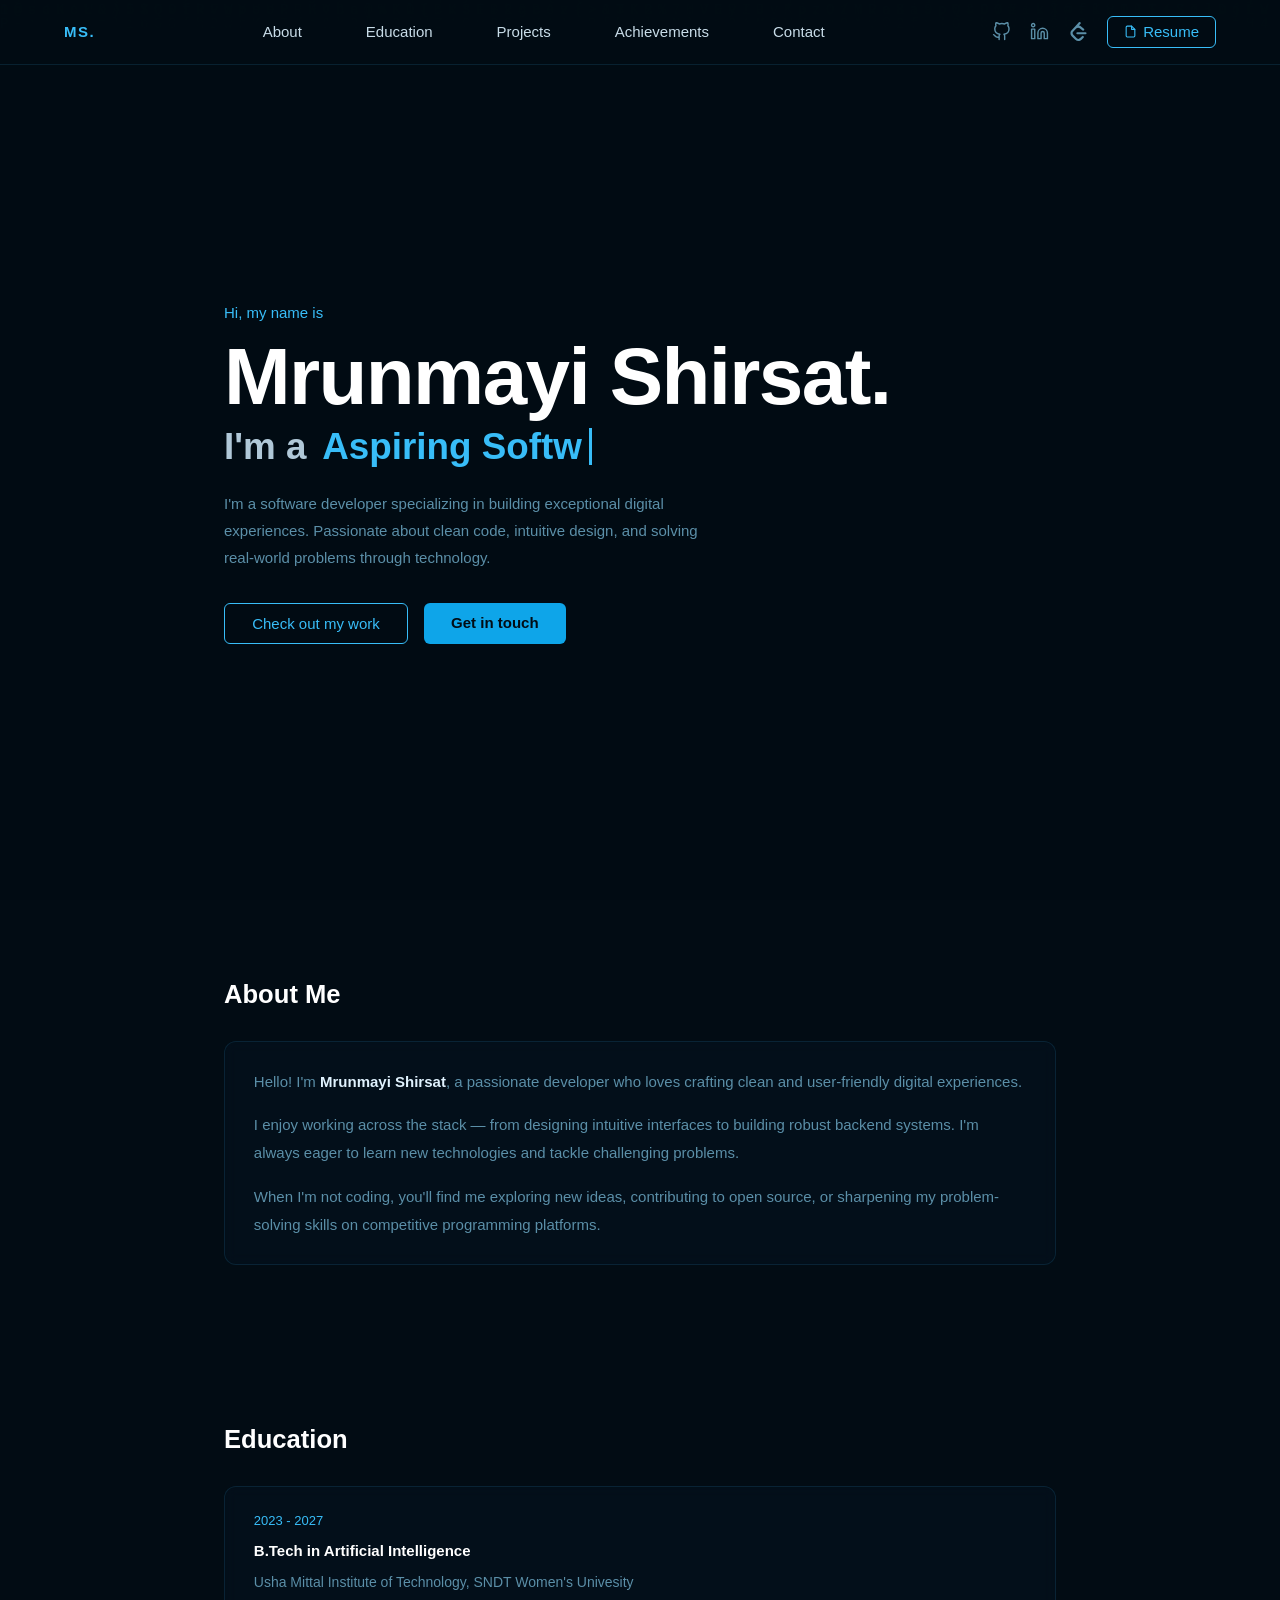
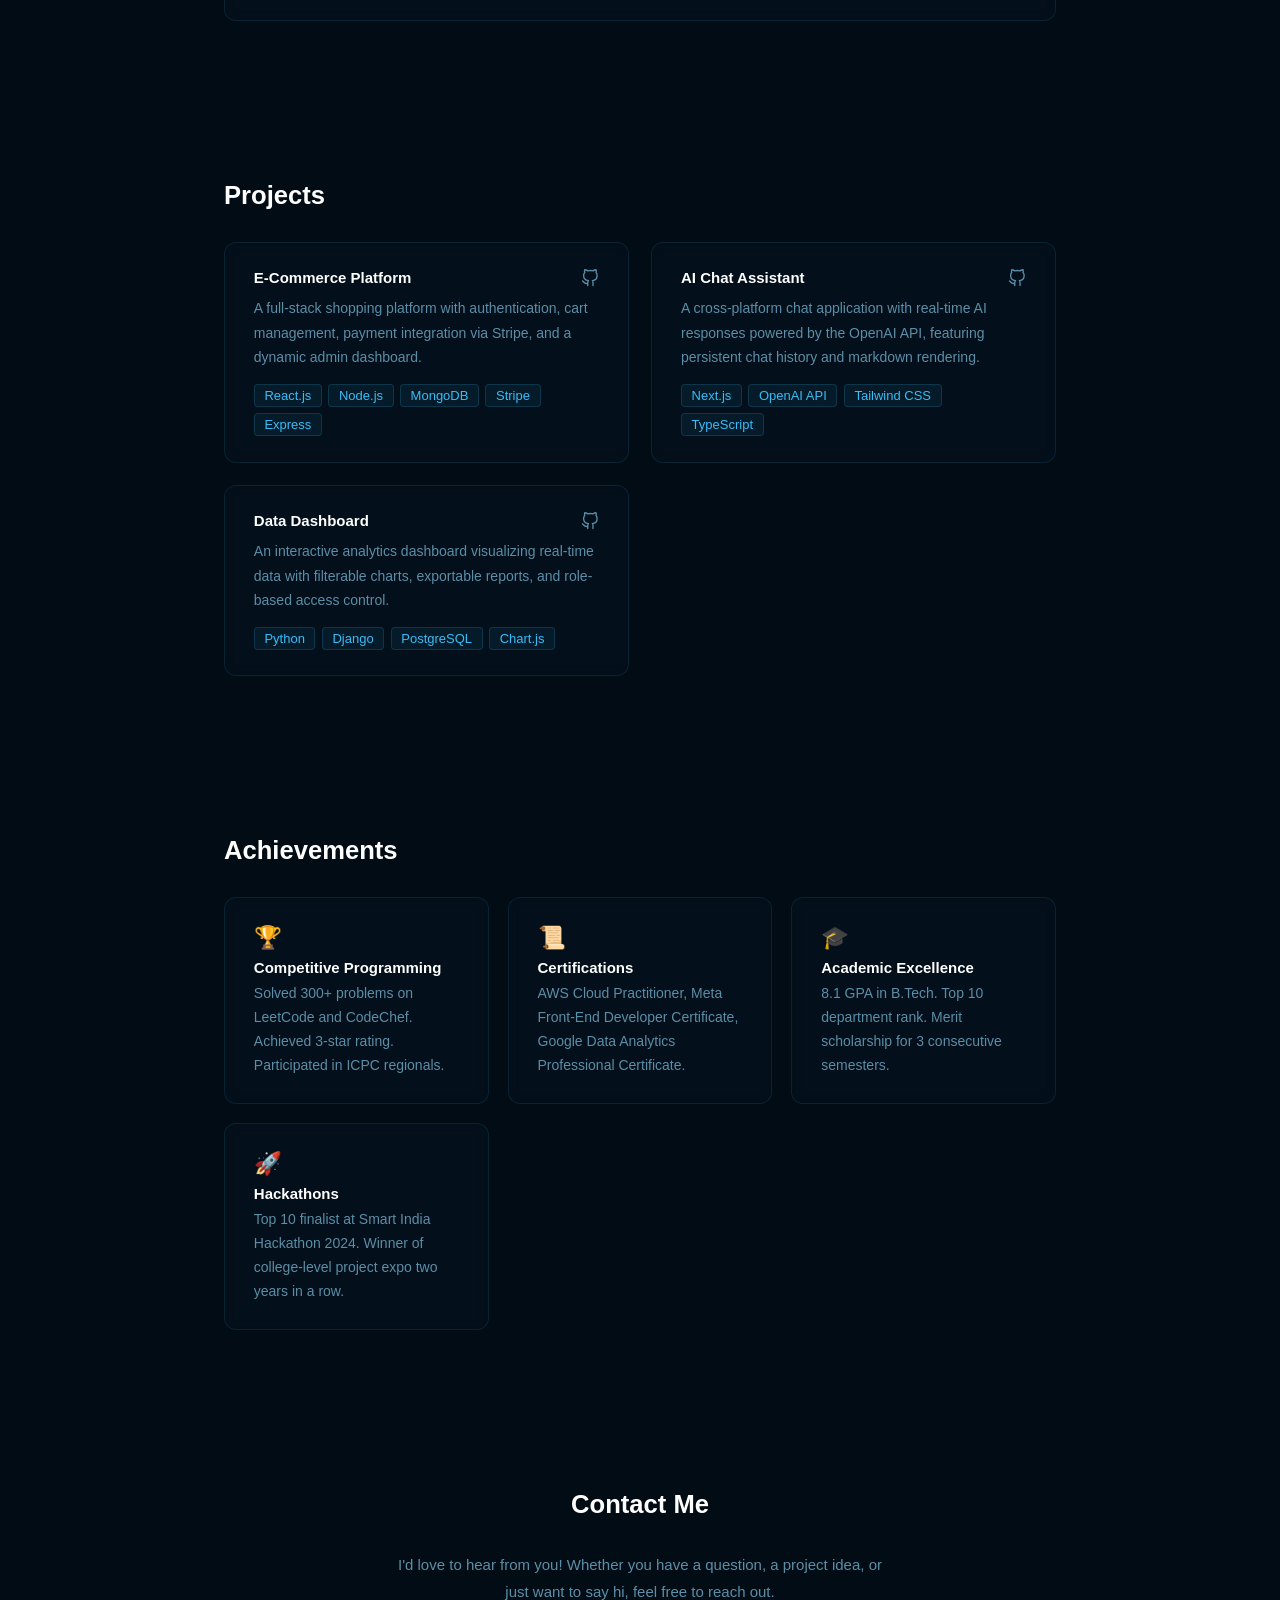
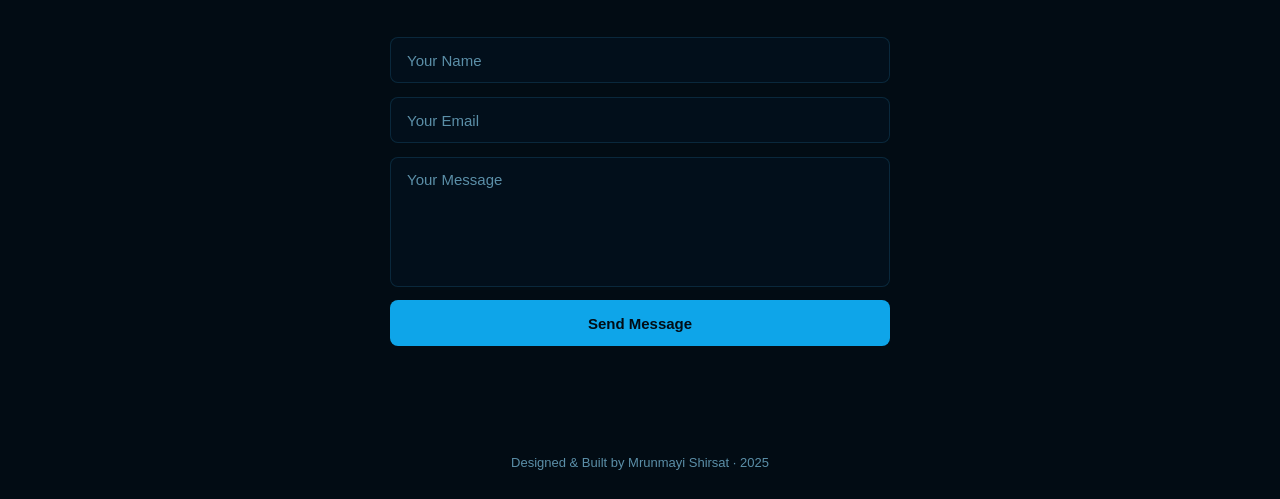
==== Portfolio.html @ 337061b0 "Initial commit" ====
<!DOCTYPE html>
<html lang="en">
<head>
  <meta charset="UTF-8" />
  <meta name="viewport" content="width=device-width, initial-scale=1.0"/>
  <title>Mrunmayi Shirsat</title>
  <style>
    *, *::before, *::after { box-sizing: border-box; margin: 0; padding: 0; }

    :root {
      --bg:   #020c14;
      --sky:  #38bdf8;
      --sky2: #0ea5e9;
      --text: #e0f2fe;
      --muted:#5b8fa8;
    }

    html { scroll-behavior: smooth; }

    body {
      font-family: Arial, sans-serif;
      font-size: 15px;
      background: var(--bg);
      color: var(--text);
      overflow-x: hidden;
    }

    /* ── MATRIX ── */
    #code-canvas {
      position: fixed; inset: 0;
      z-index: 0; opacity: 0.07;
      pointer-events: none;
    }

    /* ── NAV ── */
    nav {
      position: fixed; top: 0; left: 0; right: 0; z-index: 100;
      display: flex; align-items: center; justify-content: space-between;
      padding: 1rem 4rem;
      background: rgba(2,12,20,0.92);
      backdrop-filter: blur(16px);
      border-bottom: 1px solid rgba(56,189,248,0.12);
      transition: padding .3s;
    }
    .nav-logo {
      font-size: 15px; font-weight: 700;
      color: var(--sky); letter-spacing: .1em;
      text-transform: uppercase;
    }
    .nav-links {
      display: flex; align-items: center; gap: 4rem;
      list-style: none;
    }
    .nav-links a {
      font-size: 15px; color: #c8dce8;
      text-decoration: none;
      transition: color .2s;
      white-space: nowrap;
    }
    .nav-links a:hover { color: var(--sky); }
    .nav-right { display: flex; align-items: center; gap: 1.2rem; }
    .nav-icon {
      color: var(--muted); text-decoration: none;
      display: flex; align-items: center;
      transition: color .2s, transform .2s;
    }
    .nav-icon:hover { color: var(--sky); transform: translateY(-2px); }
    .nav-icon svg { width: 19px; height: 19px; }
    .nav-resume {
      padding: .4rem 1rem; border-radius: 6px;
      border: 1.5px solid var(--sky); color: var(--sky);
      font-size: 15px;
      text-decoration: none;
      display: flex; align-items: center; gap: .4rem;
      transition: background .2s;
    }
    .nav-resume:hover { background: rgba(56,189,248,0.1); }

    /* ── WRAP ── */
    .wrap {
      max-width: 960px;
      margin: 0 auto;
      padding: 0 4rem;
    }

    /* ── HERO ── */
    #hero {
      min-height: 100vh;
      display: flex; flex-direction: column;
      justify-content: center;
      padding: 6rem 4rem 3rem;
      max-width: 960px;
      margin: 0 auto;
      position: relative; z-index: 1;
    }
    .hero-greeting {
      color: var(--sky); font-size: 15px;
      margin-bottom: .9rem;
      opacity: 0; animation: fadeUp .5s .1s forwards;
    }
    .hero-name {
      font-size: clamp(2.4rem, 7vw, 5rem);
      font-weight: 700; line-height: 1.05;
      color: #fff; letter-spacing: -.02em;
      opacity: 0; animation: fadeUp .6s .25s forwards;
    }
    .hero-typewriter {
      font-size: clamp(1.3rem, 3.5vw, 2.3rem);
      font-weight: 600; color: #b0c8d8; margin-top: .4rem;
      display: flex; align-items: center; gap: .35rem; flex-wrap: wrap;
      opacity: 0; animation: fadeUp .6s .4s forwards;
    }
    .hero-typewriter .dynamic { color: var(--sky); }
    .cursor-blink {
      display: inline-block; width: 3px; height: 1em;
      background: var(--sky); margin-left: 2px;
      animation: blink 1s step-end infinite;
      vertical-align: middle;
    }
    .hero-desc {
      margin-top: 1.4rem; max-width: 500px;
      color: var(--muted); line-height: 1.8;
      opacity: 0; animation: fadeUp .6s .55s forwards;
    }
    .hero-btns {
      margin-top: 2rem; display: flex; gap: 1rem; flex-wrap: wrap;
      opacity: 0; animation: fadeUp .6s .7s forwards;
    }
    .btn-outline {
      padding: .7rem 1.7rem; border-radius: 6px;
      border: 1.5px solid var(--sky); color: var(--sky);
      font-size: 15px; text-decoration: none;
      transition: background .2s;
    }
    .btn-outline:hover { background: rgba(56,189,248,0.08); }
    .btn-solid {
      padding: .7rem 1.7rem; border-radius: 6px;
      background: var(--sky2); color: #020c14;
      font-size: 15px; font-weight: 600;
      text-decoration: none; border: none;
      transition: background .2s;
      
    }
    .btn-solid:hover { background: #0369a1; }

    /* ── SECTIONS ── */
    section.main-sec {
      padding: 5rem 0;
      position: relative; z-index: 1;
    }

    .sec-heading {
      margin-bottom: 2rem;
    }
    .sec-title {
      font-size: 1.6rem;
      font-weight: 700; color: #fff;
    }
    .sec-num-inline {
      color: var(--sky);
      margin-right: .35rem;
    }

    /* contact centered heading */
    #contact .sec-heading { text-align: center; }

    /* ── CARD ── */
    .card {
      background: rgba(4,18,32,0.5);
      border: 1px solid rgba(56,189,248,0.12);
      border-radius: 12px;
      padding: 1.6rem 1.8rem;
      transition: background .3s, border-color .3s, box-shadow .3s, transform .25s;
      opacity: 0; transform: translateY(16px);
      backdrop-filter: blur(6px);
    }
    .card.visible {
      opacity: 1; transform: none;
    }
   .card:hover {
  background: rgba(4, 0, 18, 0.12);
  border-color: rgba(56,189,248,0.12);
  box-shadow: none;
  transform: none;
}

    /* ── ABOUT ── */
    #about .card p {
      color: var(--muted); line-height: 1.85;
      margin-bottom: 1rem; text-align: left;
    }
    #about .card p:last-child { margin-bottom: 0; }
    #about .card p strong { color: var(--text); font-weight: 600; }

    /* ── EDUCATION ── */
    .edu-grid {
      display: grid;
      grid-template-columns: repeat(auto-fit, minmax(250px, 1fr));
      gap: 1.2rem;
    }
    .edu-entry { text-align: left; }
    .edu-year { color: var(--sky); font-size: 13px; margin-bottom: .7rem; }
.edu-degree { font-weight: 600; color: #fff; margin-bottom: .5rem; line-height: 1.6; }
.edu-school { color: var(--muted); font-size: 14px; line-height: 1.7; }
    .edu-note { color: var(--muted); font-size: 13px; margin-top: .4rem; line-height: 1.6; }

    /* ── SKILLS ── */
    .skills-grid {
      display: grid;
      grid-template-columns: repeat(auto-fit, minmax(220px, 1fr));
      gap: 1.2rem;
    }
    .skill-card { text-align: left; }
    .skill-label { color: var(--sky); font-size: 13px; letter-spacing: .06em; text-transform: uppercase; margin-bottom: .7rem; }
    .skill-tags { display: flex; flex-wrap: wrap; gap: .4rem; }
    .skill-tag {
      font-size: 13px; color: var(--sky);
      background: rgba(56,189,248,0.07);
      border: 1px solid rgba(56,189,248,0.18);
      border-radius: 4px; padding: .2rem .65rem;
      transition: background .2s;
    }
    .skill-tag:hover { background: rgba(56,189,248,0.18); }

    /* ── PROJECTS ── */
    .project-grid {
      display: grid;
      grid-template-columns: repeat(auto-fit, minmax(270px, 1fr));
      gap: 1.4rem;
    }
    .project-entry { text-align: left; }
    .project-header {
      display: flex; align-items: flex-start; justify-content: space-between;
      margin-bottom: .6rem;
    }
    .project-name { font-weight: 700; color: #fff; flex: 1; }
    .project-gh {
      color: var(--muted); text-decoration: none;
      display: flex; align-items: center; flex-shrink: 0; margin-left: .6rem;
      transition: color .2s, transform .2s;
    }
    .project-gh:hover { color: var(--sky); transform: translateY(-2px); }
    .project-gh svg { width: 18px; height: 18px; }
    .project-desc { color: var(--muted); line-height: 1.75; margin-bottom: .9rem; font-size: 14px; }
    .project-tech { display: flex; flex-wrap: wrap; gap: .4rem; }
    .project-tech span {
      font-size: 13px; color: var(--sky);
      background: rgba(56,189,248,0.07);
      border: 1px solid rgba(56,189,248,0.16);
      border-radius: 4px; padding: .18rem .6rem;
    }

    /* ── ACHIEVEMENTS ── */
    .ach-grid {
      display: grid;
      grid-template-columns: repeat(auto-fit, minmax(240px, 1fr));
      gap: 1.2rem;
    }
    .ach-entry { text-align: left; }
    .ach-icon { font-size: 1.4rem; margin-bottom: .5rem; }
    .ach-title { font-weight: 700; color: #fff; margin-bottom: .4rem; }
    .ach-desc { color: var(--muted); line-height: 1.7; font-size: 14px; }

    /* ── CONTACT ── */
    #contact .contact-inner {
      max-width: 500px; margin: 0 auto; text-align: center;
    }
    .contact-desc {
      color: var(--muted); line-height: 1.8; margin-bottom: 2rem;
    }
    .contact-form { display: flex; flex-direction: column; gap: .85rem; }
    .contact-input, .contact-textarea {
      width: 100%; padding: .85rem 1rem;
      background: rgba(4,18,32,0.65);
      border: 1px solid rgba(56,189,248,0.15);
      border-radius: 8px; color: var(--text);
      font-family: Arial, sans-serif; font-size: 15px;
      outline: none; transition: border-color .2s, box-shadow .2s;
      text-align: left;
    }
    .contact-input::placeholder, .contact-textarea::placeholder { color: var(--muted); }
    .contact-input:focus, .contact-textarea:focus {
      border-color: rgba(56,189,248,0.45);
      box-shadow: 0 0 0 3px rgba(56,189,248,0.09);
    }
    .contact-textarea { min-height: 130px; resize: none; }
    .contact-submit {
      width: 100%; padding: .9rem;
      background: var(--sky2); color: #020c14;
      font-family: Arial, sans-serif; font-size: 15px; font-weight: 700;
      border: none; border-radius: 8px; cursor: pointer;
      transition: background .2s;
      
    }
    .contact-submit:hover { background: #055986; }

    /* ── FOOTER ── */
    footer {
      padding: 1.8rem; text-align: center;
      font-size: 13px; color: var(--muted);
      position: relative; z-index: 1;
    }

    @keyframes fadeUp {
      from { opacity: 0; transform: translateY(20px); }
      to   { opacity: 1; transform: translateY(0); }
    }
    @keyframes blink { 0%,100%{opacity:1} 50%{opacity:0} }

    /* ── HAMBURGER ── */
    .hamburger {
      display: none; flex-direction: column; justify-content: center;
      gap: 5px; cursor: pointer; padding: 4px; z-index: 200;
      background: none; border: none;
    }
    .hamburger span {
      display: block; width: 22px; height: 2px;
      background: var(--sky); border-radius: 2px;
      transition: transform .3s, opacity .3s;
    }
    .hamburger.open span:nth-child(1) { transform: translateY(7px) rotate(45deg); }
    .hamburger.open span:nth-child(2) { opacity: 0; }
    .hamburger.open span:nth-child(3) { transform: translateY(-7px) rotate(-45deg); }

    /* mobile dropdown */
    .mobile-menu {
      display: none;
      position: fixed; top: 56px; left: 0; right: 0;
      background: rgba(2,12,20,0.97);
      backdrop-filter: blur(16px);
      border-bottom: 1px solid rgba(56,189,248,0.14);
      z-index: 99; flex-direction: column; padding: 1rem 0;
    }
    .mobile-menu.open { display: flex; }
    .mobile-menu a {
      padding: .75rem 2rem; font-size: 15px;
      color: #c8dce8; text-decoration: none;
      border-bottom: 1px solid rgba(56,189,248,0.07);
      transition: color .2s, background .2s;
    }
    .mobile-menu a:last-child { border-bottom: none; }
    .mobile-menu a:hover { color: var(--sky); background: rgba(56,189,248,0.05); }

    /* ── TABLET (768px) ── */
    @media (max-width: 900px) {
      nav { padding: 1rem 2rem; }
      .nav-links { gap: 1.2rem; }
      .nav-links a { font-size: 14px; }
      #hero { padding: 6rem 2rem 3rem; max-width: 100%; }
      .wrap { padding: 0 2rem; }
      section.main-sec { padding: 4rem 0; }
      .edu-grid { grid-template-columns: repeat(auto-fit, minmax(200px, 1fr)); }
      .skills-grid { grid-template-columns: repeat(auto-fit, minmax(180px, 1fr)); }
      .project-grid { grid-template-columns: repeat(auto-fit, minmax(240px, 1fr)); }
      .ach-grid { grid-template-columns: repeat(auto-fit, minmax(200px, 1fr)); }
    }

    /* ── MOBILE (600px) ── */
    @media (max-width: 600px) {
      nav { padding: .85rem 1.2rem; }
      .nav-links { display: none !important; }
      .nav-right { gap: .7rem; }
      .nav-icon { display: none; }   /* hide social icons on mobile, keep resume */
      .hamburger { display: flex; }

      #hero {
        padding: 5.5rem 1.4rem 2.5rem;
        max-width: 100%;
      }
      .hero-name { font-size: clamp(2rem, 10vw, 3rem); }
      .hero-typewriter { font-size: clamp(1.1rem, 5vw, 1.5rem); }
      .hero-desc { max-width: 100%; font-size: 14px; }
      .hero-btns { flex-direction: column; gap: .75rem; }
      .btn-outline, .btn-solid {
        width: 100%; text-align: center;
        padding: .85rem 1rem;
      }

      .wrap { padding: 0 1.2rem; }
      section.main-sec { padding: 3.5rem 0; }
      .sec-title { font-size: 1.3rem; }

      .edu-grid { grid-template-columns: 1fr; }
      /* .skills-grid { grid-template-columns: 1fr 1fr; } */
      .project-grid { grid-template-columns: 1fr; }
      .ach-grid { grid-template-columns: 1fr 1fr; }

      .card { padding: 1.2rem 1.2rem; }

      #contact .contact-inner { max-width: 100%; }
    }

    /* ── VERY SMALL (380px) ── */
    @media (max-width: 380px) {
      /* .skills-grid { grid-template-columns: 1fr; } */
      .ach-grid { grid-template-columns: 1fr; }
      .hero-name { font-size: 2rem; }
    }
  </style>
</head>
<body>

<canvas id="code-canvas"></canvas>

<nav>
  <div class="nav-logo">MS.</div>
  <ul class="nav-links">
    <li><a href="#about">About</a></li>
    <li><a href="#education">Education</a></li>
    <!-- <li><a href="#skills">Skills</a></li> -->
    <li><a href="#projects">Projects</a></li>
    <li><a href="#achievements">Achievements</a></li>
    <li><a href="#contact">Contact</a></li>
  </ul>
  <div class="nav-right">
  <button class="hamburger" id="hamburger" aria-label="Menu">
    <span></span><span></span><span></span>
  </button>
    <a href="#" class="nav-icon" title="GitHub">
      <svg viewBox="0 0 24 24" fill="none" stroke="currentColor" stroke-width="1.8" stroke-linecap="round" stroke-linejoin="round">
        <path d="M9 19c-5 1.5-5-2.5-7-3m14 6v-3.87a3.37 3.37 0 00-.94-2.61c3.14-.35 6.44-1.54 6.44-7A5.44 5.44 0 0020 4.77 5.07 5.07 0 0019.91 1S18.73.65 16 2.48a13.38 13.38 0 00-7 0C6.27.65 5.09 1 5.09 1A5.07 5.07 0 005 4.77a5.44 5.44 0 00-1.5 3.78c0 5.42 3.3 6.61 6.44 7A3.37 3.37 0 009 18.13V22"/>
      </svg>
    </a>
    <a href="#" class="nav-icon" title="LinkedIn">
      <svg viewBox="0 0 24 24" fill="none" stroke="currentColor" stroke-width="1.8" stroke-linecap="round" stroke-linejoin="round">
        <path d="M16 8a6 6 0 016 6v7h-4v-7a2 2 0 00-2-2 2 2 0 00-2 2v7h-4v-7a6 6 0 016-6z"/>
        <rect x="2" y="9" width="4" height="12"/><circle cx="4" cy="4" r="2"/>
      </svg>
    </a>
    <a href="#" class="nav-icon" title="LeetCode">
      <svg viewBox="0 0 24 24" fill="currentColor" width="19" height="19">
        <path d="M13.483 0a1.374 1.374 0 0 0-.961.438L7.116 6.226l-3.854 4.126a5.266 5.266 0 0 0-1.209 2.104 5.35 5.35 0 0 0-.125.513 5.527 5.527 0 0 0 .062 2.362 5.83 5.83 0 0 0 .349 1.017 5.938 5.938 0 0 0 1.271 1.818l4.277 4.193.039.038c2.248 2.165 5.852 2.133 8.063-.074l2.396-2.392c.54-.54.54-1.414.003-1.955a1.378 1.378 0 0 0-1.951-.003l-2.396 2.392a3.021 3.021 0 0 1-4.205.038l-.02-.019-4.276-4.193c-.652-.64-.972-1.469-.948-2.263a2.68 2.68 0 0 1 .066-.523 2.545 2.545 0 0 1 .619-1.164L9.13 8.114c1.058-1.134 3.204-1.27 4.43-.278l3.501 2.831c.593.48 1.461.387 1.94-.207a1.384 1.384 0 0 0-.207-1.943l-3.5-2.831c-.8-.647-1.766-1.045-2.774-1.202l2.015-2.158A1.384 1.384 0 0 0 13.483 0zm-2.866 12.815a1.38 1.38 0 0 0-1.38 1.382 1.38 1.38 0 0 0 1.38 1.382H20.79a1.38 1.38 0 0 0 1.38-1.382 1.38 1.38 0 0 0-1.38-1.382z"/>
      </svg>
    </a>
    <a href="#" class="nav-resume">
      <svg width="13" height="13" viewBox="0 0 24 24" fill="none" stroke="currentColor" stroke-width="2" stroke-linecap="round" stroke-linejoin="round">
        <path d="M14 2H6a2 2 0 00-2 2v16a2 2 0 002 2h12a2 2 0 002-2V8z"/>
        <polyline points="14 2 14 8 20 8"/>
      </svg>
      Resume
    </a>
  </div>
</nav>

<!-- HERO -->
<section id="hero">
  <p class="hero-greeting">Hi, my name is</p>
  <h1 class="hero-name">Mrunmayi Shirsat.</h1>
  <div class="hero-typewriter">
    <span>I'm a&nbsp;</span>
    <span class="dynamic" id="typewriter-text"></span>
    <span class="cursor-blink"></span>
  </div>
  <p class="hero-desc">
    I'm a software developer specializing in building exceptional digital experiences.
    Passionate about clean code, intuitive design, and solving real-world problems through technology.
  </p>
  <div class="hero-btns">
    <a href="#projects" class="btn-outline">Check out my work</a>
    <a href="#contact" class="btn-solid">Get in touch</a>
  </div>
</section>

<!-- ABOUT -->
<section id="about" class="main-sec">
  <div class="wrap">
    <div class="sec-heading"><span class="sec-title">About Me</span></div>
    <div class="card">
      <p>Hello! I'm <strong>Mrunmayi Shirsat</strong>, a passionate developer who loves crafting clean and user-friendly digital experiences.</p>
      <p>I enjoy working across the stack — from designing intuitive interfaces to building robust backend systems. I'm always eager to learn new technologies and tackle challenging problems.</p>
      <p>When I'm not coding, you'll find me exploring new ideas, contributing to open source, or sharpening my problem-solving skills on competitive programming platforms.</p>
    </div>
  </div>
</section>

<!-- EDUCATION -->
<section id="education" class="main-sec">
  <div class="wrap">
    <div class="sec-heading"><span class="sec-title">Education</span></div>
    <div class="edu-grid">
      <div class="card edu-entry">
        <div class="edu-year">2023 - 2027</div>
        <div class="edu-degree">B.Tech in Artificial Intelligence </div>
        <div class="edu-school">Usha Mittal Institute of Technology, SNDT Women's Univesity</div>
  
      </div>
      
  </div>
</section>

<!-- SKILLS
<section id="skills" class="main-sec">
  <div class="wrap">
    <div class="sec-heading"><span class="sec-title">Skills</span></div>
    <div class="skills-grid">
      <div class="card skill-card">
        <div class="skill-label">Languages</div>
        <div class="skill-tags">
          <span class="skill-tag">JavaScript</span><span class="skill-tag">Python</span>
          <span class="skill-tag">Java</span><span class="skill-tag">C++</span><span class="skill-tag">TypeScript</span>
        </div>
      </div>
      <div class="card skill-card">
        <div class="skill-label">Frontend</div>
        <div class="skill-tags">
          <span class="skill-tag">React.js</span><span class="skill-tag">HTML / CSS</span>
          <span class="skill-tag">Next.js</span><span class="skill-tag">Tailwind CSS</span>
        </div>
      </div>
      <div class="card skill-card">
        <div class="skill-label">Backend</div>
        <div class="skill-tags">
          <span class="skill-tag">Node.js</span><span class="skill-tag">Express.js</span>
          <span class="skill-tag">Django</span><span class="skill-tag">REST APIs</span>
        </div>
      </div>
      <div class="card skill-card">
        <div class="skill-label">Database</div>
        <div class="skill-tags">
          <span class="skill-tag">MongoDB</span><span class="skill-tag">PostgreSQL</span>
          <span class="skill-tag">MySQL</span><span class="skill-tag">Firebase</span>
        </div>
      </div>
      <div class="card skill-card">
        <div class="skill-label">Tools</div>
        <div class="skill-tags">
          <span class="skill-tag">Git</span><span class="skill-tag">GitHub</span>
          <span class="skill-tag">Docker</span><span class="skill-tag">Linux</span><span class="skill-tag">Figma</span>
        </div>
      </div>
      <div class="card skill-card">
        <div class="skill-label">Concepts</div>
        <div class="skill-tags">
          <span class="skill-tag">DSA</span><span class="skill-tag">OOP</span>
          <span class="skill-tag">System Design</span><span class="skill-tag">Agile</span>
        </div>
      </div>
    </div>
  </div>
</section> -->

<!-- PROJECTS -->
<section id="projects" class="main-sec">
  <div class="wrap">
    <div class="sec-heading"><span class="sec-title">Projects</span></div>
    <div class="project-grid">
      <div class="card project-entry">
        <div class="project-header">
          <div class="project-name">E-Commerce Platform</div>
          <a href="https://github.com/" target="_blank" class="project-gh" title="View on GitHub">
            <svg viewBox="0 0 24 24" fill="none" stroke="currentColor" stroke-width="1.8" stroke-linecap="round" stroke-linejoin="round"><path d="M9 19c-5 1.5-5-2.5-7-3m14 6v-3.87a3.37 3.37 0 00-.94-2.61c3.14-.35 6.44-1.54 6.44-7A5.44 5.44 0 0020 4.77 5.07 5.07 0 0019.91 1S18.73.65 16 2.48a13.38 13.38 0 00-7 0C6.27.65 5.09 1 5.09 1A5.07 5.07 0 005 4.77a5.44 5.44 0 00-1.5 3.78c0 5.42 3.3 6.61 6.44 7A3.37 3.37 0 009 18.13V22"/></svg>
          </a>
        </div>
        <p class="project-desc">A full-stack shopping platform with authentication, cart management, payment integration via Stripe, and a dynamic admin dashboard.</p>
        <div class="project-tech"><span>React.js</span><span>Node.js</span><span>MongoDB</span><span>Stripe</span><span>Express</span></div>
      </div>
      <div class="card project-entry">
        <div class="project-header">
          <div class="project-name">AI Chat Assistant</div>
          <a href="https://github.com/" target="_blank" class="project-gh" title="View on GitHub">
            <svg viewBox="0 0 24 24" fill="none" stroke="currentColor" stroke-width="1.8" stroke-linecap="round" stroke-linejoin="round"><path d="M9 19c-5 1.5-5-2.5-7-3m14 6v-3.87a3.37 3.37 0 00-.94-2.61c3.14-.35 6.44-1.54 6.44-7A5.44 5.44 0 0020 4.77 5.07 5.07 0 0019.91 1S18.73.65 16 2.48a13.38 13.38 0 00-7 0C6.27.65 5.09 1 5.09 1A5.07 5.07 0 005 4.77a5.44 5.44 0 00-1.5 3.78c0 5.42 3.3 6.61 6.44 7A3.37 3.37 0 009 18.13V22"/></svg>
          </a>
        </div>
        <p class="project-desc">A cross-platform chat application with real-time AI responses powered by the OpenAI API, featuring persistent chat history and markdown rendering.</p>
        <div class="project-tech"><span>Next.js</span><span>OpenAI API</span><span>Tailwind CSS</span><span>TypeScript</span></div>
      </div>
      <div class="card project-entry">
        <div class="project-header">
          <div class="project-name">Data Dashboard</div>
          <a href="https://github.com/" target="_blank" class="project-gh" title="View on GitHub">
            <svg viewBox="0 0 24 24" fill="none" stroke="currentColor" stroke-width="1.8" stroke-linecap="round" stroke-linejoin="round"><path d="M9 19c-5 1.5-5-2.5-7-3m14 6v-3.87a3.37 3.37 0 00-.94-2.61c3.14-.35 6.44-1.54 6.44-7A5.44 5.44 0 0020 4.77 5.07 5.07 0 0019.91 1S18.73.65 16 2.48a13.38 13.38 0 00-7 0C6.27.65 5.09 1 5.09 1A5.07 5.07 0 005 4.77a5.44 5.44 0 00-1.5 3.78c0 5.42 3.3 6.61 6.44 7A3.37 3.37 0 009 18.13V22"/></svg>
          </a>
        </div>
        <p class="project-desc">An interactive analytics dashboard visualizing real-time data with filterable charts, exportable reports, and role-based access control.</p>
        <div class="project-tech"><span>Python</span><span>Django</span><span>PostgreSQL</span><span>Chart.js</span></div>
      </div>
    </div>
  </div>
</section>

<!-- ACHIEVEMENTS -->
<section id="achievements" class="main-sec">
  <div class="wrap">
    <div class="sec-heading"><span class="sec-title">Achievements</span></div>
    <div class="ach-grid">
      <div class="card ach-entry">
        <div class="ach-icon">🏆</div>
        <div class="ach-title">Competitive Programming</div>
        <div class="ach-desc">Solved 300+ problems on LeetCode and CodeChef. Achieved 3-star rating. Participated in ICPC regionals.</div>
      </div>
      <div class="card ach-entry">
        <div class="ach-icon">📜</div>
        <div class="ach-title">Certifications</div>
        <div class="ach-desc">AWS Cloud Practitioner, Meta Front-End Developer Certificate, Google Data Analytics Professional Certificate.</div>
      </div>
      <div class="card ach-entry">
        <div class="ach-icon">🎓</div>
        <div class="ach-title">Academic Excellence</div>
        <div class="ach-desc">8.1 GPA in B.Tech. Top 10 department rank. Merit scholarship for 3 consecutive semesters.</div>
      </div>
      <div class="card ach-entry">
        <div class="ach-icon">🚀</div>
        <div class="ach-title">Hackathons</div>
        <div class="ach-desc">Top 10 finalist at Smart India Hackathon 2024. Winner of college-level project expo two years in a row.</div>
      </div>
    </div>
  </div>
</section>

<!-- CONTACT -->
<section id="contact" class="main-sec">
  <div class="wrap">
    <div class="sec-heading"><span class="sec-title">Contact Me</span></div>
    <div class="contact-inner">
      <p class="contact-desc">I'd love to hear from you! Whether you have a question, a project idea, or just want to say hi, feel free to reach out.</p>
      <div class="contact-form">
        <input class="contact-input" type="text" placeholder="Your Name" />
        <input class="contact-input" type="email" placeholder="Your Email" />
        <textarea class="contact-textarea" placeholder="Your Message"></textarea>
        <button class="contact-submit" onclick="handleSubmit(this)">Send Message</button>
      </div>
    </div>
  </div>
</section>

<footer>Designed &amp; Built by Mrunmayi Shirsat · 2025</footer>

<script>
  /* ── MATRIX ── */
  const canvas = document.getElementById('code-canvas');
  const ctx = canvas.getContext('2d');
  let cols = [], fontSize = 14;
  function resizeCanvas() {
    canvas.width = window.innerWidth;
    canvas.height = window.innerHeight;
    cols = Array(Math.floor(canvas.width / fontSize)).fill(1);
  }
  resizeCanvas();
  window.addEventListener('resize', resizeCanvas);
  const chars = '0123456789ABCDEFGHIJKLMNOPQRSTUVWXYZabcdefghijklmnopqrstuvwxyz{}[]()<>/=+-*&^%$#@!;:.~';
  function drawMatrix() {
    ctx.fillStyle = 'rgba(2,12,20,0.05)';
    ctx.fillRect(0, 0, canvas.width, canvas.height);
    ctx.font = fontSize + 'px monospace';
    cols.forEach((y, i) => {
      const x = i * fontSize;
      ctx.fillStyle = 'rgba(186,230,253,0.85)';
      ctx.fillText(chars[Math.floor(Math.random() * chars.length)], x, y * fontSize);
      ctx.fillStyle = 'rgba(56,189,248,0.45)';
      ctx.fillText(chars[Math.floor(Math.random() * chars.length)], x, (y-1) * fontSize);
      if (y * fontSize > canvas.height && Math.random() > 0.975) cols[i] = 0;
      cols[i]++;
    });
    requestAnimationFrame(drawMatrix);
  }
  drawMatrix();

  /* ── TYPEWRITER ── */
  const words = ['Aspiring Software Engineer','Aspiring Full-Stack Developer','Tech Enthusiast','Problem Solver'];
  let wi=0, ci=0, deleting=false;
  const twEl = document.getElementById('typewriter-text');
  function type() {
    const word = words[wi];
    if (!deleting) {
      twEl.textContent = word.slice(0, ci+1); ci++;
      if (ci === word.length) { setTimeout(()=>{ deleting=true; type(); }, 1800); return; }
    } else {
      twEl.textContent = word.slice(0, ci-1); ci--;
      if (ci === 0) { deleting=false; wi=(wi+1)%words.length; }
    }
    setTimeout(type, deleting ? 42 : 78);
  }
  setTimeout(type, 1000);

  /* ── REVEAL ── */
  const obs = new IntersectionObserver(entries => {
    entries.forEach((e, i) => {
      if (e.isIntersecting) setTimeout(() => e.target.classList.add('visible'), i * 80);
    });
  }, { threshold: 0.1 });
  document.querySelectorAll('.card').forEach(el => obs.observe(el));

  /* ── NAV ── */
  const nav = document.querySelector('nav');
  window.addEventListener('scroll', () => {
    nav.style.padding = scrollY > 60 ? '0.6rem 4rem' : '1rem 4rem';
  });

  /* ── SUBMIT ── */
  function handleSubmit(btn) {
    btn.textContent = '✓ Message Sent!';
    btn.style.background = '#0369a1';
    setTimeout(() => { btn.textContent = 'Send Message'; btn.style.background = ''; }, 3000);
  }

  /* stagger */
  document.querySelectorAll('.skills-grid .card').forEach((c,i) => c.style.transitionDelay = `${i*0.06}s`);
  document.querySelectorAll('.project-grid .card').forEach((c,i) => c.style.transitionDelay = `${i*0.1}s`);
  document.querySelectorAll('.edu-grid .card').forEach((c,i) => c.style.transitionDelay = `${i*0.08}s`);
  document.querySelectorAll('.ach-grid .card').forEach((c,i) => c.style.transitionDelay = `${i*0.08}s`);
</script>
</body>
</html>
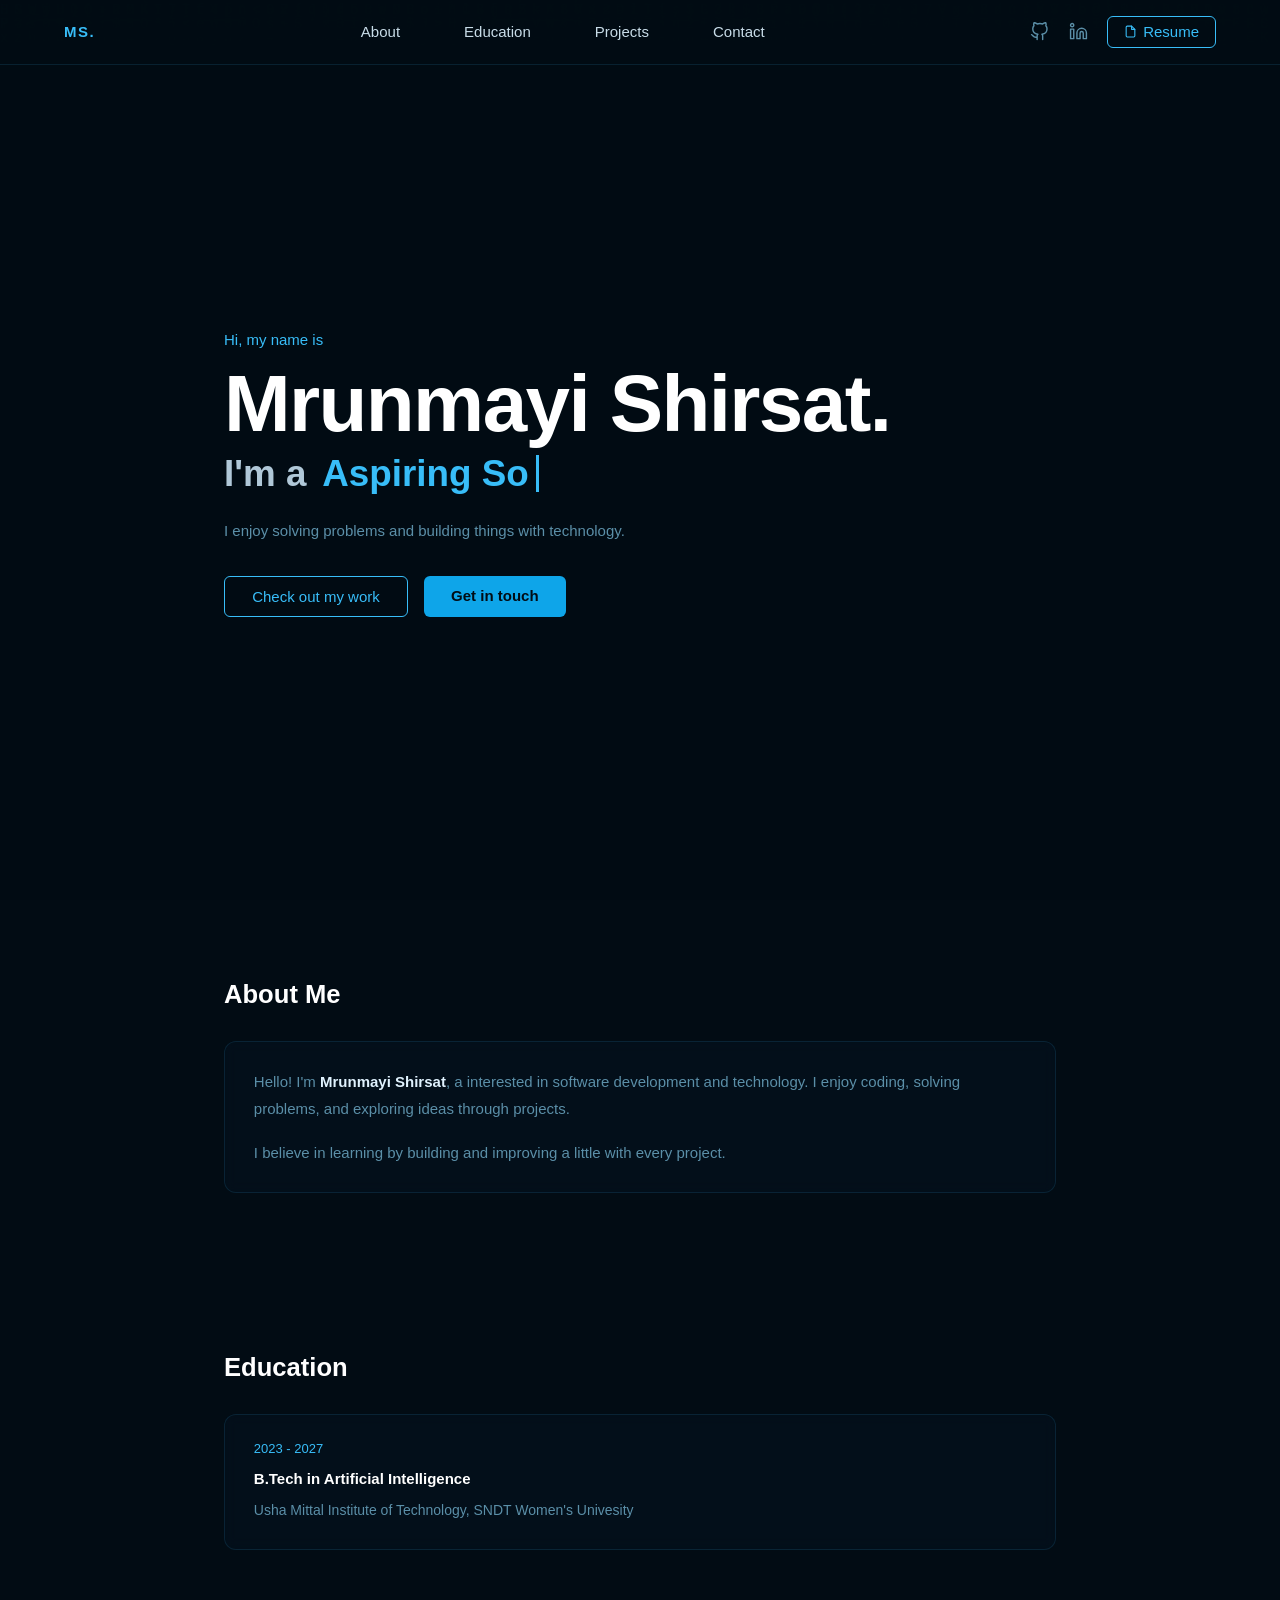
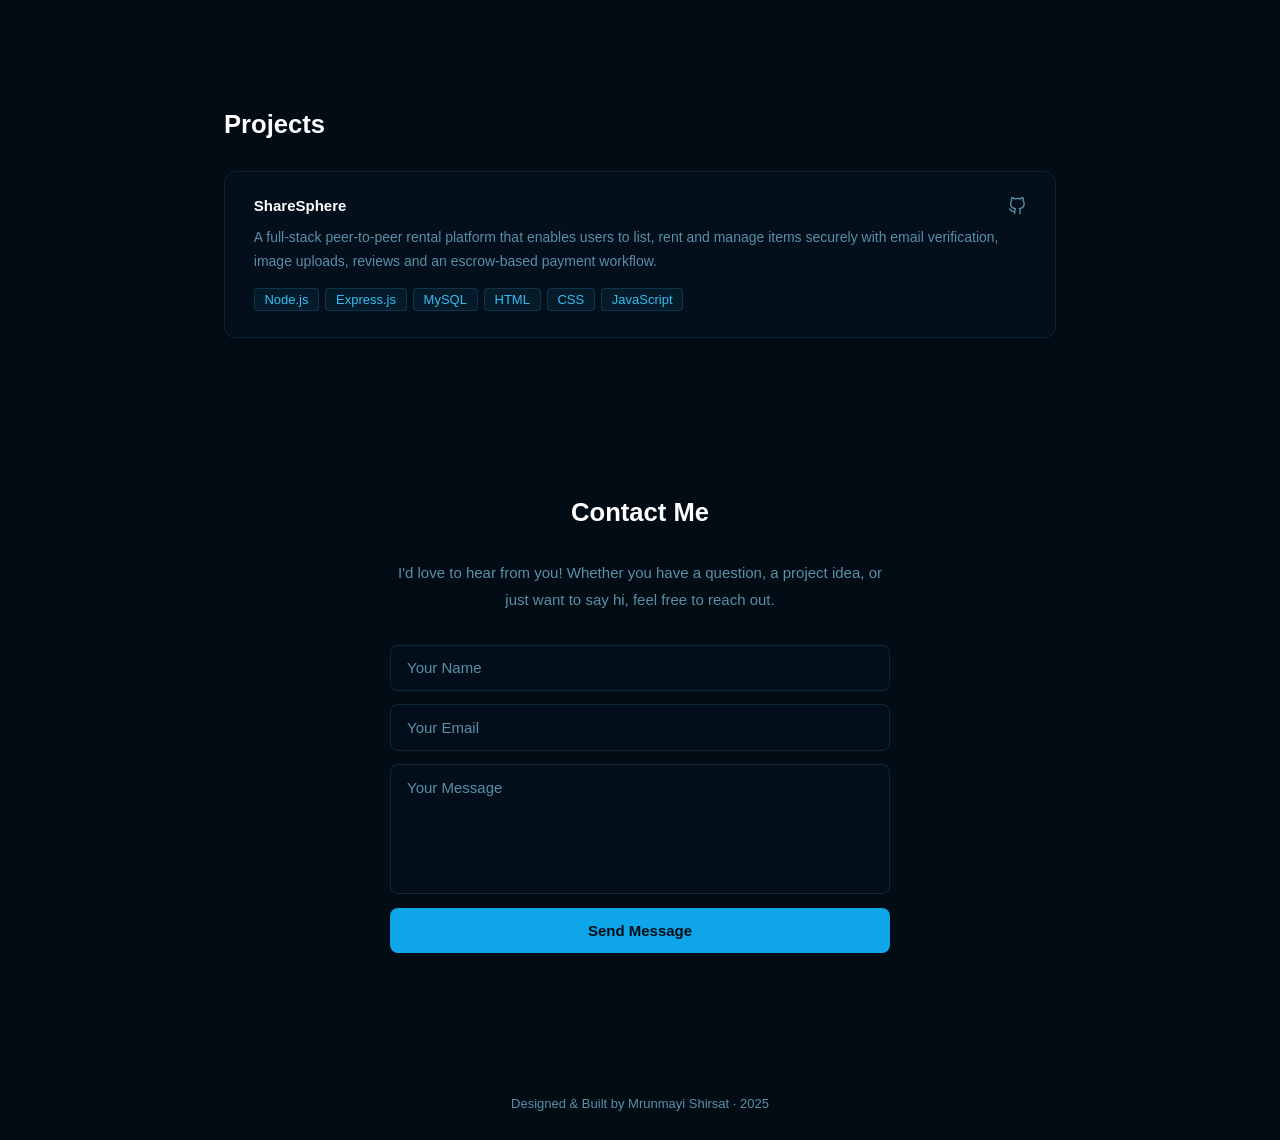
==== commit a375dbd2: "Refactor contact form and update content Updated contact form to use Formspree for AJAX submission a" ====
--- a/Portfolio.html
+++ b/Portfolio.html
@@ -250,7 +250,7 @@
       border-radius: 4px; padding: .18rem .6rem;
     }
 
-    /* ── ACHIEVEMENTS ── */
+    /* ── ACHIEVEMENTS ──
     .ach-grid {
       display: grid;
       grid-template-columns: repeat(auto-fit, minmax(240px, 1fr));
@@ -260,6 +260,7 @@
     .ach-icon { font-size: 1.4rem; margin-bottom: .5rem; }
     .ach-title { font-weight: 700; color: #fff; margin-bottom: .4rem; }
     .ach-desc { color: var(--muted); line-height: 1.7; font-size: 14px; }
+    */
 
     /* ── CONTACT ── */
     #contact .contact-inner {
@@ -293,6 +294,12 @@
       
     }
     .contact-submit:hover { background: #055986; }
+    .contact-submit:disabled { opacity: .6; cursor: not-allowed; }
+    .contact-status {
+      font-size: 13px; margin-top: .3rem; min-height: 1.2em;
+    }
+    .contact-status.success { color: #4ade80; }
+    .contact-status.error { color: #f87171; }
 
     /* ── FOOTER ── */
     footer {
@@ -409,29 +416,29 @@
     <li><a href="#education">Education</a></li>
     <!-- <li><a href="#skills">Skills</a></li> -->
     <li><a href="#projects">Projects</a></li>
-    <li><a href="#achievements">Achievements</a></li>
+    <!-- <li><a href="#achievements">Achievements</a></li> -->
     <li><a href="#contact">Contact</a></li>
   </ul>
   <div class="nav-right">
   <button class="hamburger" id="hamburger" aria-label="Menu">
     <span></span><span></span><span></span>
   </button>
-    <a href="#" class="nav-icon" title="GitHub">
+    <a href="https://github.com/Mrunmayi30" target="_blank" rel="noopener noreferrer" class="nav-icon" title="GitHub">
       <svg viewBox="0 0 24 24" fill="none" stroke="currentColor" stroke-width="1.8" stroke-linecap="round" stroke-linejoin="round">
         <path d="M9 19c-5 1.5-5-2.5-7-3m14 6v-3.87a3.37 3.37 0 00-.94-2.61c3.14-.35 6.44-1.54 6.44-7A5.44 5.44 0 0020 4.77 5.07 5.07 0 0019.91 1S18.73.65 16 2.48a13.38 13.38 0 00-7 0C6.27.65 5.09 1 5.09 1A5.07 5.07 0 005 4.77a5.44 5.44 0 00-1.5 3.78c0 5.42 3.3 6.61 6.44 7A3.37 3.37 0 009 18.13V22"/>
       </svg>
     </a>
-    <a href="#" class="nav-icon" title="LinkedIn">
+    <a href="https://www.linkedin.com/in/mrunmayishirsat/" target="_blank" rel="noopener noreferrer" class="nav-icon" title="LinkedIn">
       <svg viewBox="0 0 24 24" fill="none" stroke="currentColor" stroke-width="1.8" stroke-linecap="round" stroke-linejoin="round">
         <path d="M16 8a6 6 0 016 6v7h-4v-7a2 2 0 00-2-2 2 2 0 00-2 2v7h-4v-7a6 6 0 016-6z"/>
         <rect x="2" y="9" width="4" height="12"/><circle cx="4" cy="4" r="2"/>
       </svg>
     </a>
-    <a href="#" class="nav-icon" title="LeetCode">
+    <!-- <a href="https://leetcode.com/u/MrunmayiRS/" target="_blank" rel="noopener noreferrer" class="nav-icon" title="LeetCode">
       <svg viewBox="0 0 24 24" fill="currentColor" width="19" height="19">
         <path d="M13.483 0a1.374 1.374 0 0 0-.961.438L7.116 6.226l-3.854 4.126a5.266 5.266 0 0 0-1.209 2.104 5.35 5.35 0 0 0-.125.513 5.527 5.527 0 0 0 .062 2.362 5.83 5.83 0 0 0 .349 1.017 5.938 5.938 0 0 0 1.271 1.818l4.277 4.193.039.038c2.248 2.165 5.852 2.133 8.063-.074l2.396-2.392c.54-.54.54-1.414.003-1.955a1.378 1.378 0 0 0-1.951-.003l-2.396 2.392a3.021 3.021 0 0 1-4.205.038l-.02-.019-4.276-4.193c-.652-.64-.972-1.469-.948-2.263a2.68 2.68 0 0 1 .066-.523 2.545 2.545 0 0 1 .619-1.164L9.13 8.114c1.058-1.134 3.204-1.27 4.43-.278l3.501 2.831c.593.48 1.461.387 1.94-.207a1.384 1.384 0 0 0-.207-1.943l-3.5-2.831c-.8-.647-1.766-1.045-2.774-1.202l2.015-2.158A1.384 1.384 0 0 0 13.483 0zm-2.866 12.815a1.38 1.38 0 0 0-1.38 1.382 1.38 1.38 0 0 0 1.38 1.382H20.79a1.38 1.38 0 0 0 1.38-1.382 1.38 1.38 0 0 0-1.38-1.382z"/>
       </svg>
-    </a>
+    </a> -->
     <a href="#" class="nav-resume">
       <svg width="13" height="13" viewBox="0 0 24 24" fill="none" stroke="currentColor" stroke-width="2" stroke-linecap="round" stroke-linejoin="round">
         <path d="M14 2H6a2 2 0 00-2 2v16a2 2 0 002 2h12a2 2 0 002-2V8z"/>
@@ -452,8 +459,7 @@
     <span class="cursor-blink"></span>
   </div>
   <p class="hero-desc">
-    I'm a software developer specializing in building exceptional digital experiences.
-    Passionate about clean code, intuitive design, and solving real-world problems through technology.
+    I enjoy solving problems and building things with technology.
   </p>
   <div class="hero-btns">
     <a href="#projects" class="btn-outline">Check out my work</a>
@@ -466,10 +472,8 @@
   <div class="wrap">
     <div class="sec-heading"><span class="sec-title">About Me</span></div>
     <div class="card">
-      <p>Hello! I'm <strong>Mrunmayi Shirsat</strong>, a passionate developer who loves crafting clean and user-friendly digital experiences.</p>
-      <p>I enjoy working across the stack — from designing intuitive interfaces to building robust backend systems. I'm always eager to learn new technologies and tackle challenging problems.</p>
-      <p>When I'm not coding, you'll find me exploring new ideas, contributing to open source, or sharpening my problem-solving skills on competitive programming platforms.</p>
-    </div>
+      <p>Hello! I'm <strong>Mrunmayi Shirsat</strong>, a interested in software development and technology. I enjoy coding, solving problems, and exploring ideas through projects.</p>
+      <p>I believe in learning by building and improving a little with every project. </p>
   </div>
 </section>
 
@@ -486,7 +490,7 @@
       </div>
       
   </div>
-</section>
+</section>  
 
 <!-- SKILLS
 <section id="skills" class="main-sec">
@@ -546,15 +550,15 @@
     <div class="project-grid">
       <div class="card project-entry">
         <div class="project-header">
-          <div class="project-name">E-Commerce Platform</div>
-          <a href="https://github.com/" target="_blank" class="project-gh" title="View on GitHub">
+          <div class="project-name">ShareSphere</div>
+          <a href="https://github.com/Mrunmayi30/ShareSphere" target="_blank" class="project-gh" title="View on GitHub">
             <svg viewBox="0 0 24 24" fill="none" stroke="currentColor" stroke-width="1.8" stroke-linecap="round" stroke-linejoin="round"><path d="M9 19c-5 1.5-5-2.5-7-3m14 6v-3.87a3.37 3.37 0 00-.94-2.61c3.14-.35 6.44-1.54 6.44-7A5.44 5.44 0 0020 4.77 5.07 5.07 0 0019.91 1S18.73.65 16 2.48a13.38 13.38 0 00-7 0C6.27.65 5.09 1 5.09 1A5.07 5.07 0 005 4.77a5.44 5.44 0 00-1.5 3.78c0 5.42 3.3 6.61 6.44 7A3.37 3.37 0 009 18.13V22"/></svg>
           </a>
         </div>
-        <p class="project-desc">A full-stack shopping platform with authentication, cart management, payment integration via Stripe, and a dynamic admin dashboard.</p>
-        <div class="project-tech"><span>React.js</span><span>Node.js</span><span>MongoDB</span><span>Stripe</span><span>Express</span></div>
-      </div>
-      <div class="card project-entry">
+        <p class="project-desc">A full-stack peer-to-peer rental platform that enables users to list, rent and manage items securely with email verification, image uploads, reviews and an escrow-based payment workflow.</p>
+        <div class="project-tech"><span>Node.js</span><span>Express.js</span><span>MySQL</span><span>HTML</span><span>CSS</span><span>JavaScript</span></div>
+      </div>
+      <!-- <div class="card project-entry">
         <div class="project-header">
           <div class="project-name">AI Chat Assistant</div>
           <a href="https://github.com/" target="_blank" class="project-gh" title="View on GitHub">
@@ -573,12 +577,12 @@
         </div>
         <p class="project-desc">An interactive analytics dashboard visualizing real-time data with filterable charts, exportable reports, and role-based access control.</p>
         <div class="project-tech"><span>Python</span><span>Django</span><span>PostgreSQL</span><span>Chart.js</span></div>
-      </div>
+      </div> -->
     </div>
   </div>
 </section>
 
-<!-- ACHIEVEMENTS -->
+<!-- ACHIEVEMENTS
 <section id="achievements" class="main-sec">
   <div class="wrap">
     <div class="sec-heading"><span class="sec-title">Achievements</span></div>
@@ -606,6 +610,7 @@
     </div>
   </div>
 </section>
+-->
 
 <!-- CONTACT -->
 <section id="contact" class="main-sec">
@@ -613,12 +618,13 @@
     <div class="sec-heading"><span class="sec-title">Contact Me</span></div>
     <div class="contact-inner">
       <p class="contact-desc">I'd love to hear from you! Whether you have a question, a project idea, or just want to say hi, feel free to reach out.</p>
-      <div class="contact-form">
-        <input class="contact-input" type="text" placeholder="Your Name" />
-        <input class="contact-input" type="email" placeholder="Your Email" />
-        <textarea class="contact-textarea" placeholder="Your Message"></textarea>
-        <button class="contact-submit" onclick="handleSubmit(this)">Send Message</button>
-      </div>
+      <form class="contact-form" id="contact-form" action="https://formspree.io/f/xkoddbqa" method="POST">
+        <input class="contact-input" type="text" name="name" placeholder="Your Name" required />
+        <input class="contact-input" type="email" name="email" placeholder="Your Email" required />
+        <textarea class="contact-textarea" name="message" placeholder="Your Message" required></textarea>
+        <button class="contact-submit" type="submit">Send Message</button>
+        <p class="contact-status" id="contact-status"></p>
+      </form>
     </div>
   </div>
 </section>
@@ -656,7 +662,7 @@
   drawMatrix();
 
   /* ── TYPEWRITER ── */
-  const words = ['Aspiring Software Engineer','Aspiring Full-Stack Developer','Tech Enthusiast','Problem Solver'];
+  const words = ['Aspiring Software Engineer',/*'Aspiring Full-Stack Developer',*/'Tech Enthusiast','Problem Solver'];
   let wi=0, ci=0, deleting=false;
   const twEl = document.getElementById('typewriter-text');
   function type() {
@@ -686,12 +692,50 @@
     nav.style.padding = scrollY > 60 ? '0.6rem 4rem' : '1rem 4rem';
   });
 
-  /* ── SUBMIT ── */
-  function handleSubmit(btn) {
-    btn.textContent = '✓ Message Sent!';
-    btn.style.background = '#0369a1';
-    setTimeout(() => { btn.textContent = 'Send Message'; btn.style.background = ''; }, 3000);
-  }
+  /* ── CONTACT FORM (Formspree AJAX submit) ── */
+  const contactForm = document.getElementById('contact-form');
+  const contactStatus = document.getElementById('contact-status');
+  contactForm.addEventListener('submit', async function (e) {
+    e.preventDefault();
+    const submitBtn = contactForm.querySelector('.contact-submit');
+    const formData = new FormData(contactForm);
+
+    submitBtn.disabled = true;
+    submitBtn.textContent = 'Sending...';
+    contactStatus.textContent = '';
+    contactStatus.className = 'contact-status';
+
+    try {
+      const response = await fetch(contactForm.action, {
+        method: 'POST',
+        body: formData,
+        headers: { 'Accept': 'application/json' }
+      });
+
+      if (response.ok) {
+        submitBtn.textContent = '✓ Message Sent!';
+        contactStatus.textContent = "Thanks! I'll get back to you soon.";
+        contactStatus.classList.add('success');
+        contactForm.reset();
+      } else {
+        const data = await response.json().catch(() => ({}));
+        submitBtn.textContent = 'Send Message';
+        contactStatus.textContent = (data && data.errors)
+          ? data.errors.map(err => err.message).join(', ')
+          : 'Something went wrong. Please try again.';
+        contactStatus.classList.add('error');
+      }
+    } catch (err) {
+      submitBtn.textContent = 'Send Message';
+      contactStatus.textContent = 'Network error. Please try again.';
+      contactStatus.classList.add('error');
+    } finally {
+      submitBtn.disabled = false;
+      setTimeout(() => {
+        submitBtn.textContent = 'Send Message';
+      }, 3000);
+    }
+  });
 
   /* stagger */
   document.querySelectorAll('.skills-grid .card').forEach((c,i) => c.style.transitionDelay = `${i*0.06}s`);
@@ -700,4 +744,4 @@
   document.querySelectorAll('.ach-grid .card').forEach((c,i) => c.style.transitionDelay = `${i*0.08}s`);
 </script>
 </body>
-</html>+</html>
